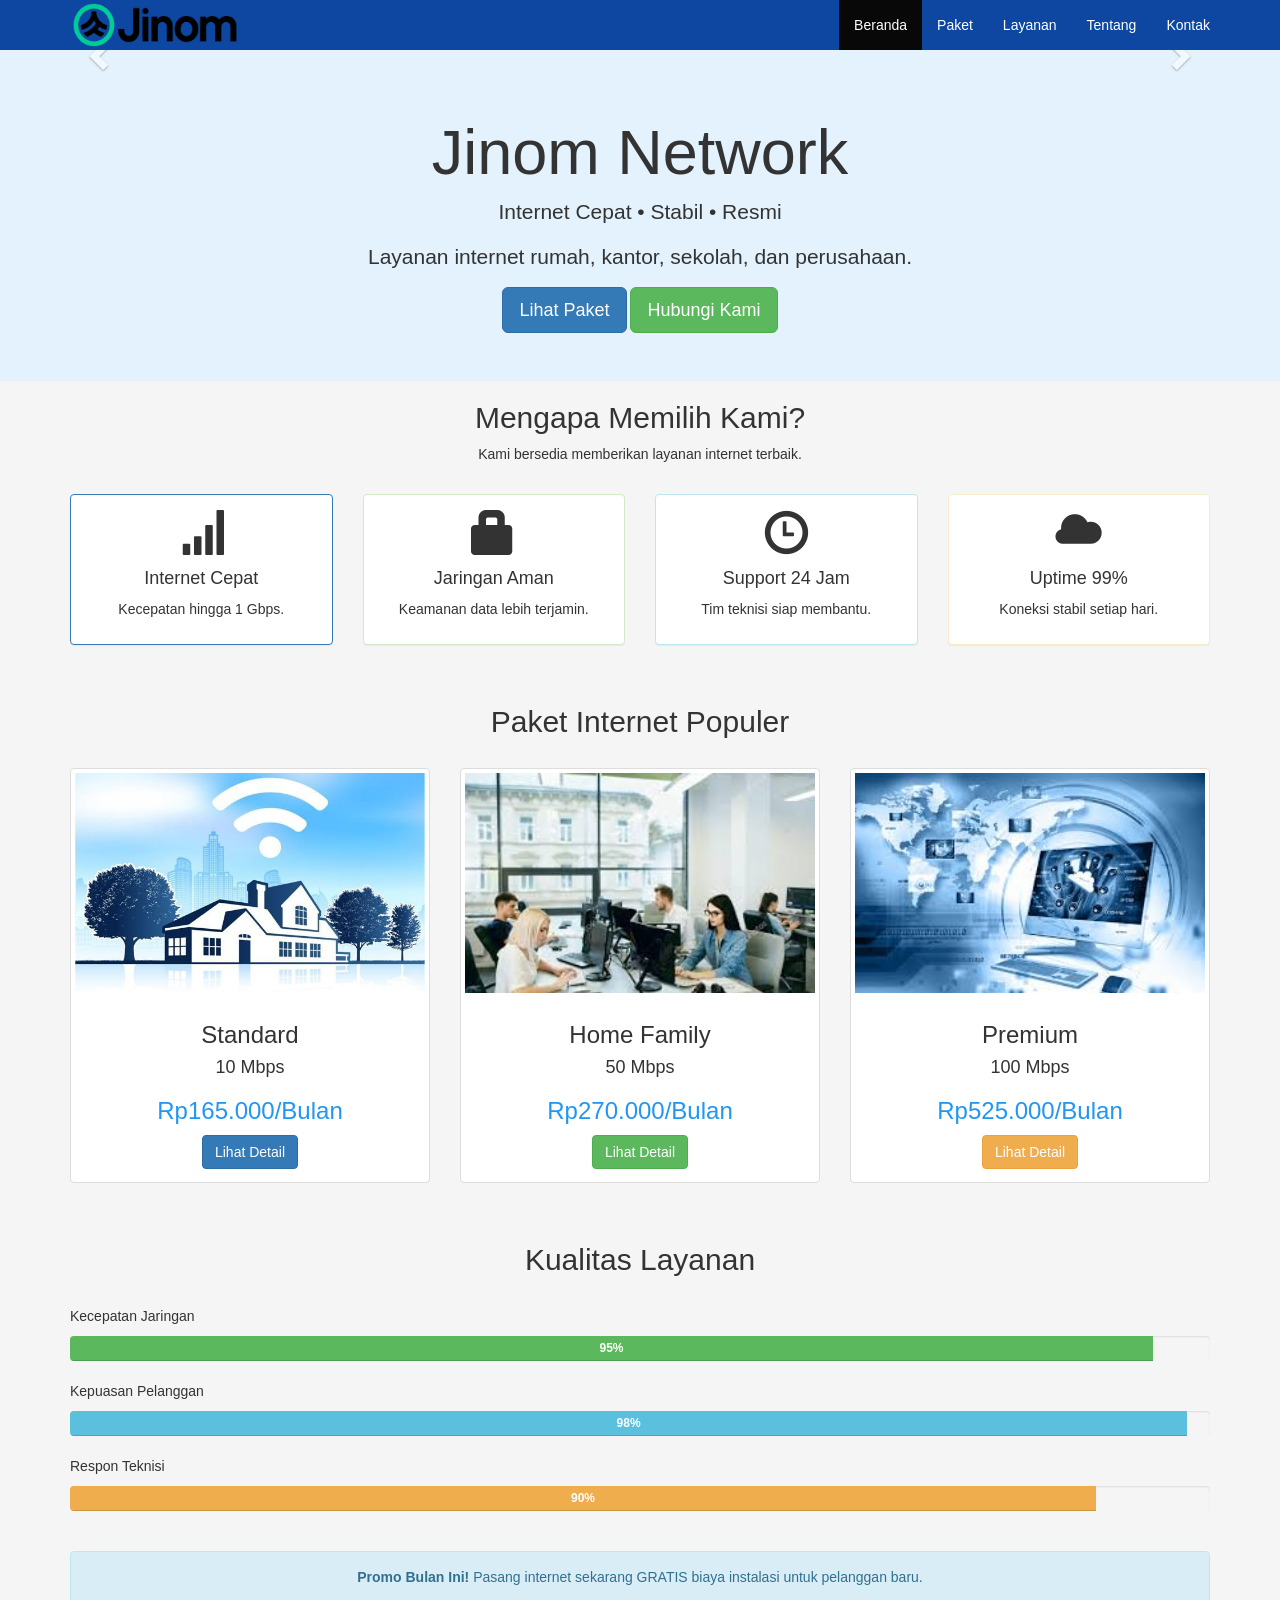
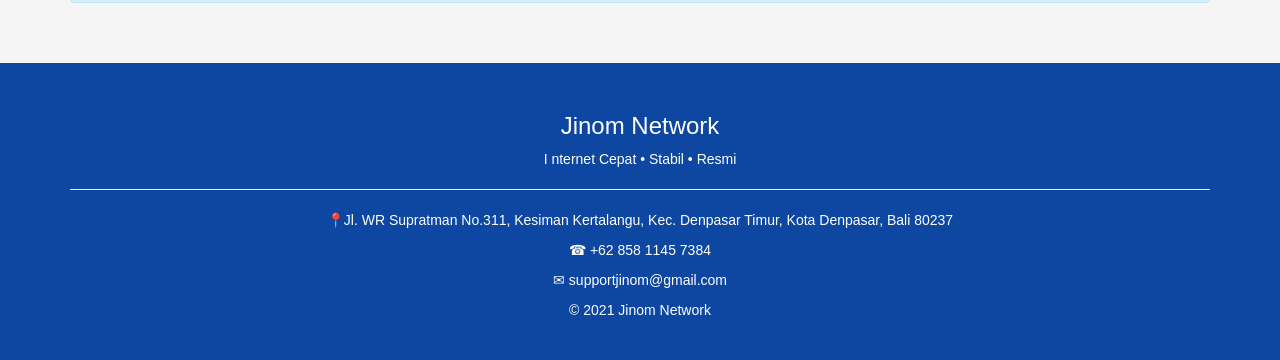
==== index.html @ 7301c854 "Rehan.webjinom rehan" ====
<!doctype html>
<html lang="id">
  <head>
    <meta charset="UTF-8" />

    <meta name="viewport" content="width=device-width, initial-scale=1" />

    <title>Jinom</title>

    <link rel="stylesheet" href="bootstrap/css/bootstrap.min.css" />

    <link rel="stylesheet" href="bootstrap/css/style.css" />

    <script src="bootstrap/js/jQuery.js"></script>
    <script src="bootstrap/js/bootstrap.min.js"></script>
  </head>

  <body>
    <!-- NAVBAR -->
    <nav class="navbar navbar-inverse navbar-fixed-top">
      <div class="container">
        <div class="navbar-header">
          <button
            type="button"
            class="navbar-toggle"
            data-toggle="collapse"
            data-target="#menu"
          >
            <span class="icon-bar"></span>
            <span class="icon-bar"></span>
            <span class="icon-bar"></span>
          </button>

          <img src="image/jinom.png" alt="Logo Perusahaan"width="170" height="50">
        </div>

        <div class="collapse navbar-collapse" id="menu">
          <ul class="nav navbar-nav navbar-right">
            <li class="active"><a href="index.html">Beranda</a></li>

            <li><a href="paket.html">Paket</a></li>

            <li><a href="layanan.html">Layanan</a></li>

            <li><a href="tentang.html">Tentang</a></li>

            <li><a href="kontak.html">Kontak</a></li>
          </ul>
        </div>
      </div>
    </nav>

    <!-- CAROUSEL -->

    <div id="slider" class="carousel slide" data-ride="carousel">
      <ol class="carousel-indicators">
        <li data-target="#slider" data-slide-to="0" class="active"></li>
        <li data-target="#slider" data-slide-to="1"></li>
        <li data-target="#slider" data-slide-to="2"></li>
      </ol>

      <div class="carousel-inner">
        <div class="item active">
          <img src="" width="100%" />

          <div class="carousel-caption">
            <h2>Internet Cepat Tanpa Batas</h2>

            <p>Solusi internet rumah dan bisnis.</p>
          </div>
        </div>

        <div class="item">
          <img src="" width="100%" />

          <div class="carousel-caption">
            <h2>Jaringan Stabil</h2>

            <p>Koneksi cepat setiap saat.</p>
          </div>
        </div>

        <div class="item">
          <img src="images/slider3.jpg" width="100%" />

          <div class="carousel-caption">
            <h2>Support 24 Jam</h2>

            <p>Teknisi siap membantu kapan saja.</p>
          </div>
        </div>
      </div>

      <a class="left carousel-control" href="#slider" data-slide="prev">
        <span class="glyphicon glyphicon-chevron-left"></span>
      </a>

      <a class="right carousel-control" href="#slider" data-slide="next">
        <span class="glyphicon glyphicon-chevron-right"></span>
      </a>
    </div>

    <!-- HERO -->

    <div class="jumbotron text-center hero">
      <div class="container">
        <h1>Jinom Network</h1>

        <p>Internet Cepat • Stabil • Resmi</p>

        <p>Layanan internet rumah, kantor, sekolah, dan perusahaan.</p>

        <a href="paket.html" class="btn btn-primary btn-lg"> Lihat Paket </a>

        <a href="kontak.html" class="btn btn-success btn-lg"> Hubungi Kami </a>
      </div>
    </div>

    <!-- KEUNGGULAN -->

    <div class="container">
      <div class="text-center">
        <h2>Mengapa Memilih Kami?</h2>

        <p>Kami bersedia memberikan layanan internet terbaik.</p>
      </div>

      <br />

      <div class="row">
        <div class="col-md-3">
          <div class="panel panel-primary">
            <div class="panel-body text-center">
              <span
                class="glyphicon glyphicon-signal"
                style="font-size: 45px"
              ></span>

              <h4>Internet Cepat</h4>

              <p>Kecepatan hingga 1 Gbps.</p>
            </div>
          </div>
        </div>

        <div class="col-md-3">
          <div class="panel panel-success">
            <div class="panel-body text-center">
              <span
                class="glyphicon glyphicon-lock"
                style="font-size: 45px"
              ></span>

              <h4>Jaringan Aman</h4>

              <p>Keamanan data lebih terjamin.</p>
            </div>
          </div>
        </div>

        <div class="col-md-3">
          <div class="panel panel-info">
            <div class="panel-body text-center">
              <span
                class="glyphicon glyphicon-time"
                style="font-size: 45px"
              ></span>

              <h4>Support 24 Jam</h4>

              <p>Tim teknisi siap membantu.</p>
            </div>
          </div>
        </div>

        <div class="col-md-3">
          <div class="panel panel-warning">
            <div class="panel-body text-center">
              <span
                class="glyphicon glyphicon-cloud"
                style="font-size: 45px"
              ></span>

              <h4>Uptime 99%</h4>

              <p>Koneksi stabil setiap hari.</p>
            </div>
          </div>
        </div>
      </div>
    </div>

    <br />

    <!-- PAKET -->

    <div class="container">
      <div class="text-center">
        <h2>Paket Internet Populer</h2>
      </div>

      <br />

      <div class="row">
        <div class="col-md-4">
          <div class="thumbnail">
            <img src="image/Cara-Mudah-Membuat-Jaringan-Wifi-Sendiri-di-Rumah.jpg" />

            <div class="caption text-center">
              <h3>Standard</h3>

              <h4>10 Mbps</h4>

              <h3 style="color: #2196f3">Rp165.000/Bulan</h3>

              <a href="paket.html" class="btn btn-primary"> Lihat Detail </a>
            </div>
          </div>
        </div>

        <div class="col-md-4">
          <div class="thumbnail">
            <img src="image/images (home bisnis).jpg" />

            <div class="caption text-center">
              <h3>Home Family</h3>

              <h4>50 Mbps</h4>

              <h3 style="color: #2196f3">Rp270.000/Bulan</h3>

              <a href="paket.html" class="btn btn-success"> Lihat Detail </a>
            </div>
          </div>
        </div>

        <div class="col-md-4">
          <div class="thumbnail">
            <img src="image/images dedicated.jpg" />

            <div class="caption text-center">
              <h3>Premium</h3>

              <h4>100 Mbps</h4>

              <h3 style="color: #2196f3">Rp525.000/Bulan</h3>

              <a href="paket.html" class="btn btn-warning"> Lihat Detail </a>
            </div>
          </div>
        </div>
      </div>
    </div>

    <br />

    <!-- PROGRESS -->

    <div class="container">
      <h2 class="text-center">Kualitas Layanan</h2>

      <br />

      <p>Kecepatan Jaringan</p>

      <div class="progress">
        <div class="progress-bar progress-bar-success" style="width: 95%">
          95%
        </div>
      </div>

      <p>Kepuasan Pelanggan</p>

      <div class="progress">
        <div class="progress-bar progress-bar-info" style="width: 98%">98%</div>
      </div>

      <p>Respon Teknisi</p>

      <div class="progress">
        <div class="progress-bar progress-bar-warning" style="width: 90%">
          90%
        </div>
      </div>
    </div>

    <br />

    <div class="container">
      <div class="alert alert-info text-center">
        <strong>Promo Bulan Ini!</strong>

        Pasang internet sekarang GRATIS biaya instalasi untuk pelanggan baru.
      </div>
    </div>

    <footer class="footer">
      <div class="container text-center">
        <h3>Jinom Network</h3>

        <p>I  nternet Cepat • Stabil • Resmi</p>

        <hr />

        <p>📍Jl. WR Supratman No.311, Kesiman Kertalangu, Kec. Denpasar Timur, Kota Denpasar, Bali 80237</p>

        <p>☎ +62 858 1145 7384</p>

        <p>✉ supportjinom@gmail.com</p>

        <p>© 2021 Jinom Network</p>
      </div>
    </footer>
  </body>
</html>
---- bootstrap/css/style.css ----
body{
padding-top:50px;
background:#f5f5f5;
}

.navbar{
background:#0D47A1;
border:none;
}

.navbar-brand,
.navbar-nav>li>a{
color:white !important;
}

.hero{
background:#E3F2FD;
margin-bottom:0;
}

.carousel img{
height:500px;
object-fit:cover;
}

.thumbnail img{
height:220px;
width:100%;
object-fit:cover;
}

.thumbnail{
transition:.3s;
}

.thumbnail:hover{
transform:translateY(-8px);
box-shadow:0 10px 20px rgba(0,0,0,.2);
}

.panel{
transition:.3s;
}

.panel:hover{
transform:translateY(-5px);
}

.footer{
background:#0D47A1;
color:white;
padding:30px;
margin-top:40px;
}

.panel{
transition:.3s;
}

.panel:hover{
transform:translateY(-8px);
box-shadow:0 10px 20px rgba(0,0,0,.2);
}

.thumbnail{
transition:.3s;
}

.thumbnail:hover{
transform:scale(1.02);
box-shadow:0 10px 20px rgba(0,0,0,.2);
}

.table th{
text-align:center;
}

.table td{
vertical-align:middle;
}

.btn-block{
margin-top:10px;
}

.panel{
transition:.3s;
}

.panel:hover{
transform:translateY(-8px);
box-shadow:0 10px 20px rgba(0,0,0,.2);
}

.thumbnail{
transition:.3s;
}

.thumbnail:hover{
transform:scale(1.03);
box-shadow:0 10px 20px rgba(0,0,0,.2);
}

.thumbnail img{
height:220px;
width:100%;
object-fit:cover;
}

.progress{
height:25px;
}

.progress-bar{
line-height:25px;
font-weight:bold;
}

.img-thumbnail{
transition:.3s;
}

.img-thumbnail:hover{
transform:scale(1.02);
box-shadow:0 10px 20px rgba(0,0,0,.2);
}

form .form-control{
border-radius:0px;
}

form button{
border-radius:0px;
}

.panel{
transition:.3s;
}

.panel:hover{
transform:translateY(-5px);
box-shadow:0 10px 15px rgba(0,0,0,.2);
}
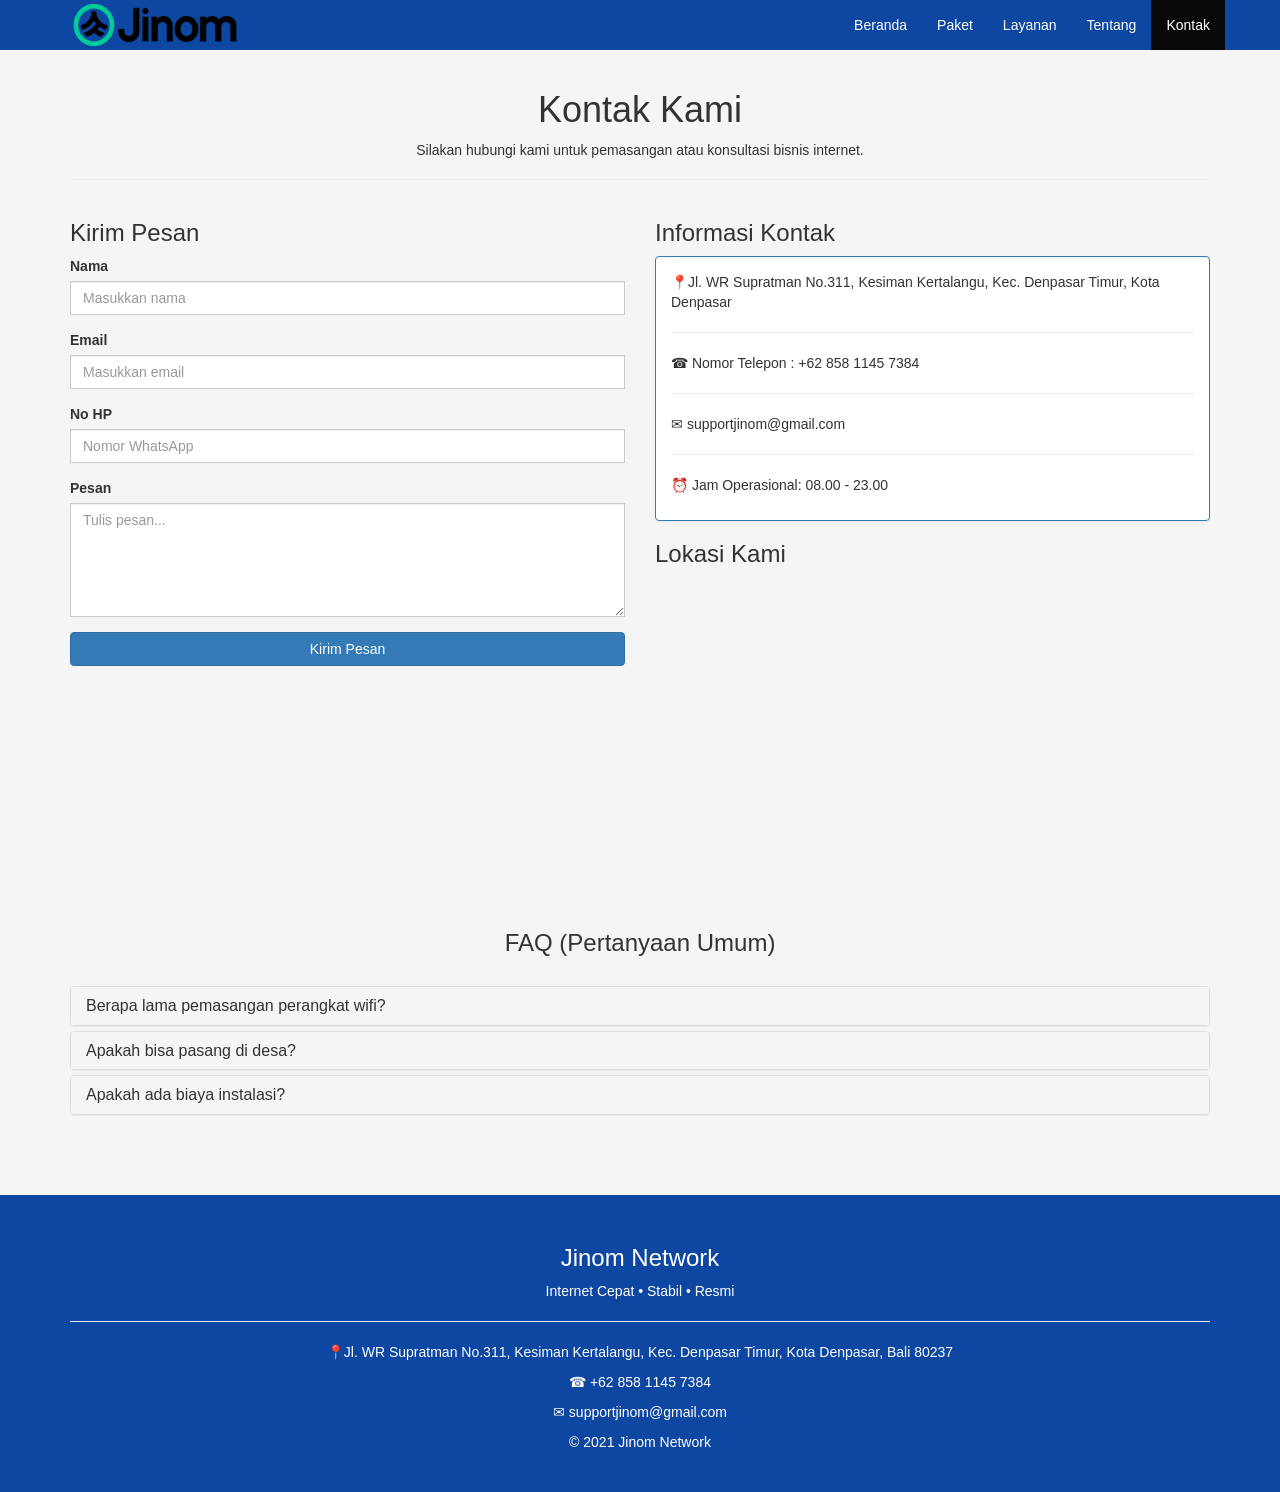
==== commit 4aec3625: "Update index.html" ====
--- a/index.html
+++ b/index.html
@@ -2,13 +2,11 @@
 <html lang="id">
   <head>
     <meta charset="UTF-8" />
-
     <meta name="viewport" content="width=device-width, initial-scale=1" />
 
-    <title>Jinom</title>
+    <title>Kontak Kami | Jinom Network</title>
 
     <link rel="stylesheet" href="bootstrap/css/bootstrap.min.css" />
-
     <link rel="stylesheet" href="bootstrap/css/style.css" />
 
     <script src="bootstrap/js/jQuery.js"></script>
@@ -31,159 +29,164 @@
             <span class="icon-bar"></span>
           </button>
 
-          <img src="image/jinom.png" alt="Logo Perusahaan"width="170" height="50">
+         <img src="image/jinom.png" alt="Logo Perusahaan"width="170" height="50"> 
         </div>
 
         <div class="collapse navbar-collapse" id="menu">
           <ul class="nav navbar-nav navbar-right">
-            <li class="active"><a href="index.html">Beranda</a></li>
-
+            <li><a href="index.html">Beranda</a></li>
             <li><a href="paket.html">Paket</a></li>
-
             <li><a href="layanan.html">Layanan</a></li>
-
             <li><a href="tentang.html">Tentang</a></li>
-
-            <li><a href="kontak.html">Kontak</a></li>
+            <li class="active"><a href="kontak.html">Kontak</a></li>
           </ul>
         </div>
       </div>
     </nav>
 
-    <!-- CAROUSEL -->
-
-    <div id="slider" class="carousel slide" data-ride="carousel">
-      <ol class="carousel-indicators">
-        <li data-target="#slider" data-slide-to="0" class="active"></li>
-        <li data-target="#slider" data-slide-to="1"></li>
-        <li data-target="#slider" data-slide-to="2"></li>
-      </ol>
-
-      <div class="carousel-inner">
-        <div class="item active">
-          <img src="" width="100%" />
-
-          <div class="carousel-caption">
-            <h2>Internet Cepat Tanpa Batas</h2>
-
-            <p>Solusi internet rumah dan bisnis.</p>
-          </div>
-        </div>
-
-        <div class="item">
-          <img src="" width="100%" />
-
-          <div class="carousel-caption">
-            <h2>Jaringan Stabil</h2>
-
-            <p>Koneksi cepat setiap saat.</p>
-          </div>
-        </div>
-
-        <div class="item">
-          <img src="images/slider3.jpg" width="100%" />
-
-          <div class="carousel-caption">
-            <h2>Support 24 Jam</h2>
-
-            <p>Teknisi siap membantu kapan saja.</p>
-          </div>
-        </div>
-      </div>
-
-      <a class="left carousel-control" href="#slider" data-slide="prev">
-        <span class="glyphicon glyphicon-chevron-left"></span>
-      </a>
-
-      <a class="right carousel-control" href="#slider" data-slide="next">
-        <span class="glyphicon glyphicon-chevron-right"></span>
-      </a>
+    <!-- HEADER -->
+    <div class="container">
+      <div class="page-header text-center">
+        <h1>Kontak Kami</h1>
+        <p>Silakan hubungi kami untuk pemasangan atau konsultasi bisnis internet.</p>
+      </div>
     </div>
 
-    <!-- HERO -->
-
-    <div class="jumbotron text-center hero">
-      <div class="container">
-        <h1>Jinom Network</h1>
-
-        <p>Internet Cepat • Stabil • Resmi</p>
-
-        <p>Layanan internet rumah, kantor, sekolah, dan perusahaan.</p>
-
-        <a href="paket.html" class="btn btn-primary btn-lg"> Lihat Paket </a>
-
-        <a href="kontak.html" class="btn btn-success btn-lg"> Hubungi Kami </a>
+    <!-- KONTAK SECTION -->
+    <div class="container">
+      <div class="row">
+        <!-- FORM -->
+        <div class="col-md-6">
+          <h3>Kirim Pesan</h3>
+
+          <form>
+            <div class="form-group">
+              <label>Nama</label>
+              <input
+                type="text"
+                class="form-control"
+                placeholder="Masukkan nama"
+              />
+            </div>
+
+            <div class="form-group">
+              <label>Email</label>
+              <input
+                type="email"
+                class="form-control"
+                placeholder="Masukkan email"
+              />
+            </div>
+
+            <div class="form-group">
+              <label>No HP</label>
+              <input
+                type="text"
+                class="form-control"
+                placeholder="Nomor WhatsApp"
+              />
+            </div>
+
+            <div class="form-group">
+              <label>Pesan</label>
+              <textarea
+                class="form-control"
+                rows="5"
+                placeholder="Tulis pesan..."
+              ></textarea>
+            </div>
+
+            <button type="submit" class="btn btn-primary btn-block">
+              Kirim Pesan
+            </button>
+          </form>
+        </div>
+
+        <!-- INFO -->
+        <div class="col-md-6">
+          <h3>Informasi Kontak</h3>
+
+          <div class="panel panel-primary">
+            <div class="panel-body">
+              <p>📍Jl. WR Supratman No.311, Kesiman Kertalangu, Kec. Denpasar Timur, Kota Denpasar</p>
+              <hr />
+
+              <p>☎ Nomor Telepon : +62 858 1145 7384</p>
+              <hr />
+
+              <p>✉ supportjinom@gmail.com</p>
+              <hr />
+
+              <p>⏰ Jam Operasional: 08.00 - 23.00</p>
+            </div>
+          </div>
+
+          <!-- MAP -->
+          <h3>Lokasi Kami</h3>
+
+          <div class="embed-responsive embed-responsive-16by9">
+            <iframe
+              class="embed-responsive-item"
+              src="https://www.google.com/maps?q=Jinom&output=embed"
+            ></iframe>
+          </div>
+        </div>
       </div>
     </div>
 
-    <!-- KEUNGGULAN -->
-
+    <br />
+
+    <!-- FAQ -->
     <div class="container">
-      <div class="text-center">
-        <h2>Mengapa Memilih Kami?</h2>
-
-        <p>Kami bersedia memberikan layanan internet terbaik.</p>
-      </div>
+      <h3 class="text-center">FAQ (Pertanyaan Umum)</h3>
 
       <br />
 
-      <div class="row">
-        <div class="col-md-3">
-          <div class="panel panel-primary">
-            <div class="panel-body text-center">
-              <span
-                class="glyphicon glyphicon-signal"
-                style="font-size: 45px"
-              ></span>
-
-              <h4>Internet Cepat</h4>
-
-              <p>Kecepatan hingga 1 Gbps.</p>
-            </div>
-          </div>
-        </div>
-
-        <div class="col-md-3">
-          <div class="panel panel-success">
-            <div class="panel-body text-center">
-              <span
-                class="glyphicon glyphicon-lock"
-                style="font-size: 45px"
-              ></span>
-
-              <h4>Jaringan Aman</h4>
-
-              <p>Keamanan data lebih terjamin.</p>
-            </div>
-          </div>
-        </div>
-
-        <div class="col-md-3">
-          <div class="panel panel-info">
-            <div class="panel-body text-center">
-              <span
-                class="glyphicon glyphicon-time"
-                style="font-size: 45px"
-              ></span>
-
-              <h4>Support 24 Jam</h4>
-
-              <p>Tim teknisi siap membantu.</p>
-            </div>
-          </div>
-        </div>
-
-        <div class="col-md-3">
-          <div class="panel panel-warning">
-            <div class="panel-body text-center">
-              <span
-                class="glyphicon glyphicon-cloud"
-                style="font-size: 45px"
-              ></span>
-
-              <h4>Uptime 99%</h4>
-
-              <p>Koneksi stabil setiap hari.</p>
+      <div class="panel-group" id="faq">
+        <div class="panel panel-default">
+          <div class="panel-heading">
+            <h4 class="panel-title">
+              <a data-toggle="collapse" href="#q1">
+                Berapa lama pemasangan perangkat wifi?
+              </a>
+            </h4>
+          </div>
+
+          <div id="q1" class="panel-collapse collapse">
+            <div class="panel-body">
+              Pemasangan biasanya akan dilakukan 1-3 hari setelah pendaftaran.
+            </div>
+          </div>
+        </div>
+
+        <div class="panel panel-default">
+          <div class="panel-heading">
+            <h4 class="panel-title">
+              <a data-toggle="collapse" href="#q2">
+                Apakah bisa pasang di desa?
+              </a>
+            </h4>
+          </div>
+
+          <div id="q2" class="panel-collapse collapse">
+            <div class="panel-body">
+              Bisa, selama area sudah terjangkau jaringan kami.
+            </div>
+          </div>
+        </div>
+
+        <div class="panel panel-default">
+          <div class="panel-heading">
+            <h4 class="panel-title">
+              <a data-toggle="collapse" href="#q3">
+                Apakah ada biaya instalasi?
+              </a>
+            </h4>
+          </div>
+
+          <div id="q3" class="panel-collapse collapse">
+            <div class="panel-body">
+              Gratis di promo tertentu atau sesuai paket yang dipilih.
             </div>
           </div>
         </div>
@@ -192,113 +195,12 @@
 
     <br />
 
-    <!-- PAKET -->
-
-    <div class="container">
-      <div class="text-center">
-        <h2>Paket Internet Populer</h2>
-      </div>
-
-      <br />
-
-      <div class="row">
-        <div class="col-md-4">
-          <div class="thumbnail">
-            <img src="image/Cara-Mudah-Membuat-Jaringan-Wifi-Sendiri-di-Rumah.jpg" />
-
-            <div class="caption text-center">
-              <h3>Standard</h3>
-
-              <h4>10 Mbps</h4>
-
-              <h3 style="color: #2196f3">Rp165.000/Bulan</h3>
-
-              <a href="paket.html" class="btn btn-primary"> Lihat Detail </a>
-            </div>
-          </div>
-        </div>
-
-        <div class="col-md-4">
-          <div class="thumbnail">
-            <img src="image/images (home bisnis).jpg" />
-
-            <div class="caption text-center">
-              <h3>Home Family</h3>
-
-              <h4>50 Mbps</h4>
-
-              <h3 style="color: #2196f3">Rp270.000/Bulan</h3>
-
-              <a href="paket.html" class="btn btn-success"> Lihat Detail </a>
-            </div>
-          </div>
-        </div>
-
-        <div class="col-md-4">
-          <div class="thumbnail">
-            <img src="image/images dedicated.jpg" />
-
-            <div class="caption text-center">
-              <h3>Premium</h3>
-
-              <h4>100 Mbps</h4>
-
-              <h3 style="color: #2196f3">Rp525.000/Bulan</h3>
-
-              <a href="paket.html" class="btn btn-warning"> Lihat Detail </a>
-            </div>
-          </div>
-        </div>
-      </div>
-    </div>
-
-    <br />
-
-    <!-- PROGRESS -->
-
-    <div class="container">
-      <h2 class="text-center">Kualitas Layanan</h2>
-
-      <br />
-
-      <p>Kecepatan Jaringan</p>
-
-      <div class="progress">
-        <div class="progress-bar progress-bar-success" style="width: 95%">
-          95%
-        </div>
-      </div>
-
-      <p>Kepuasan Pelanggan</p>
-
-      <div class="progress">
-        <div class="progress-bar progress-bar-info" style="width: 98%">98%</div>
-      </div>
-
-      <p>Respon Teknisi</p>
-
-      <div class="progress">
-        <div class="progress-bar progress-bar-warning" style="width: 90%">
-          90%
-        </div>
-      </div>
-    </div>
-
-    <br />
-
-    <div class="container">
-      <div class="alert alert-info text-center">
-        <strong>Promo Bulan Ini!</strong>
-
-        Pasang internet sekarang GRATIS biaya instalasi untuk pelanggan baru.
-      </div>
-    </div>
-
+    <!-- FOOTER -->
     <footer class="footer">
       <div class="container text-center">
-        <h3>Jinom Network</h3>
-
-        <p>I  nternet Cepat • Stabil • Resmi</p>
+         <h3>Jinom Network</h3>
+
+        <p>Internet Cepat • Stabil • Resmi</p>
 
         <hr />
 
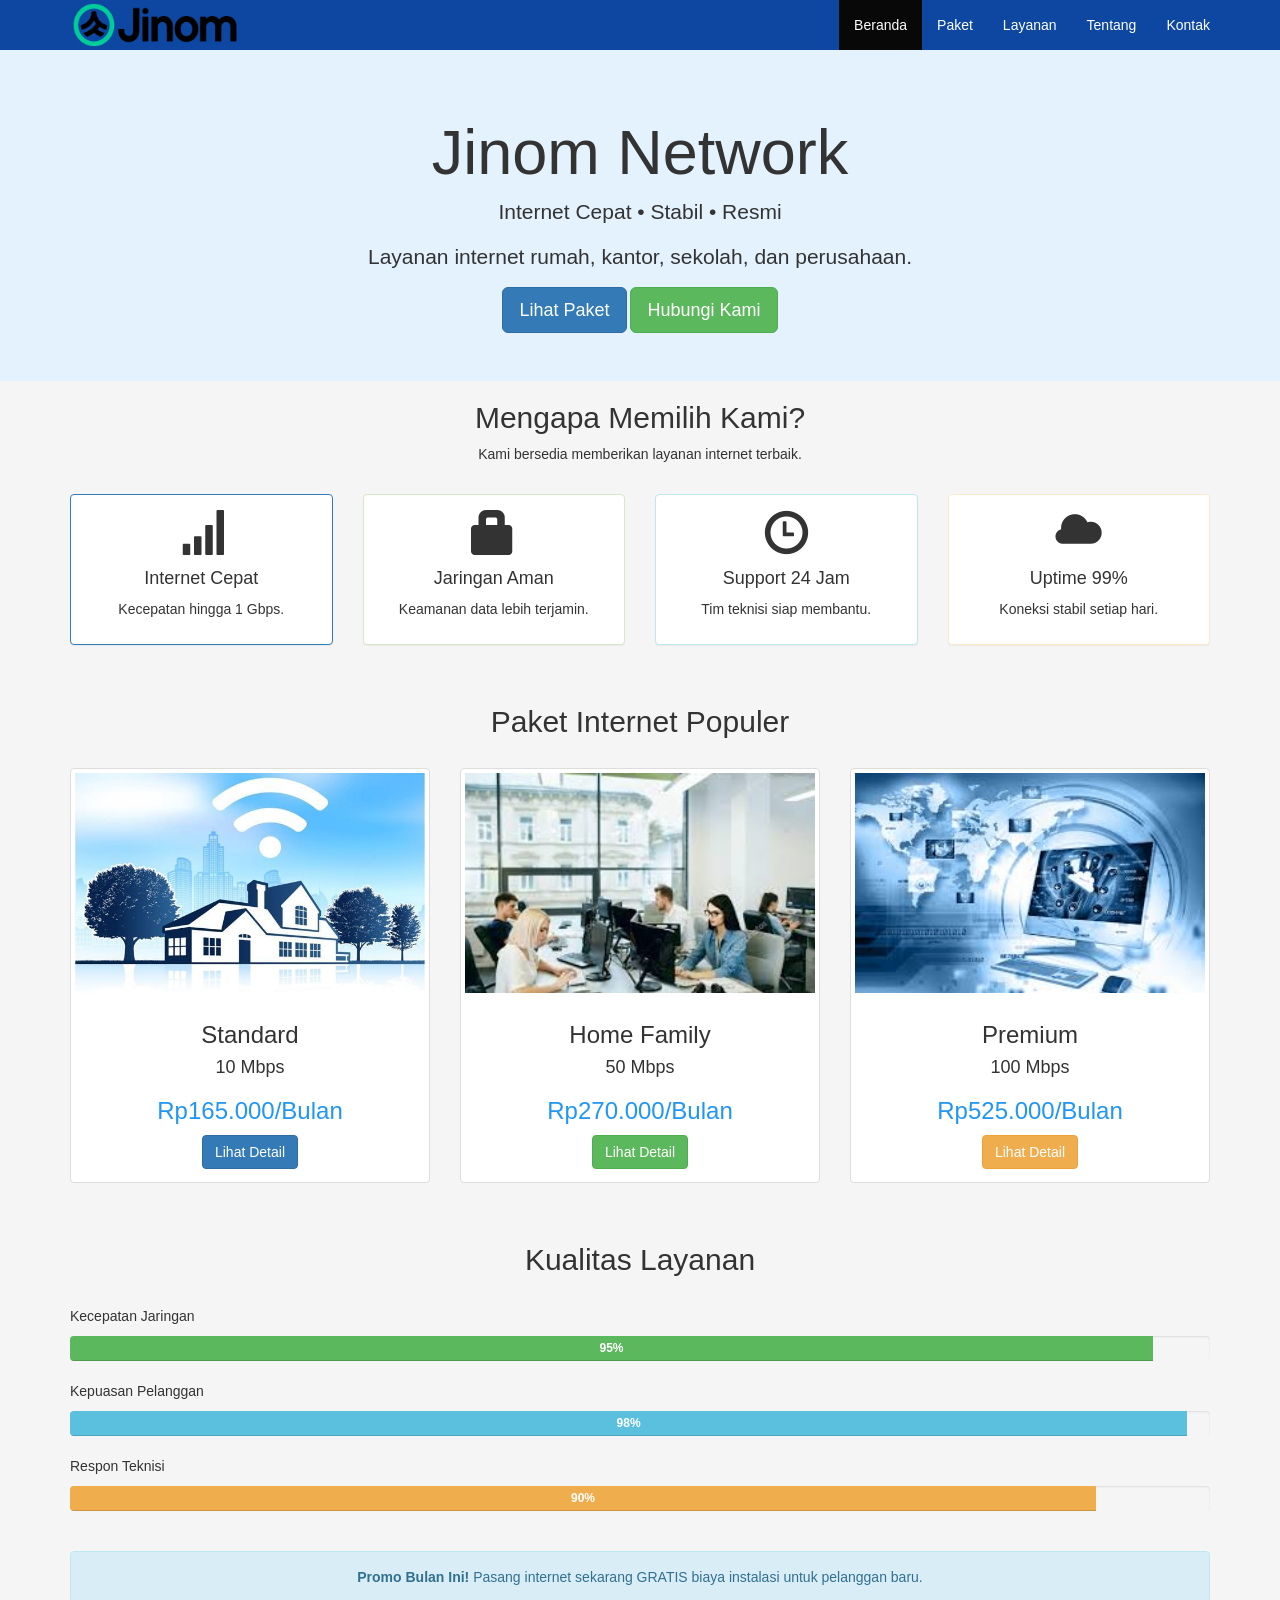
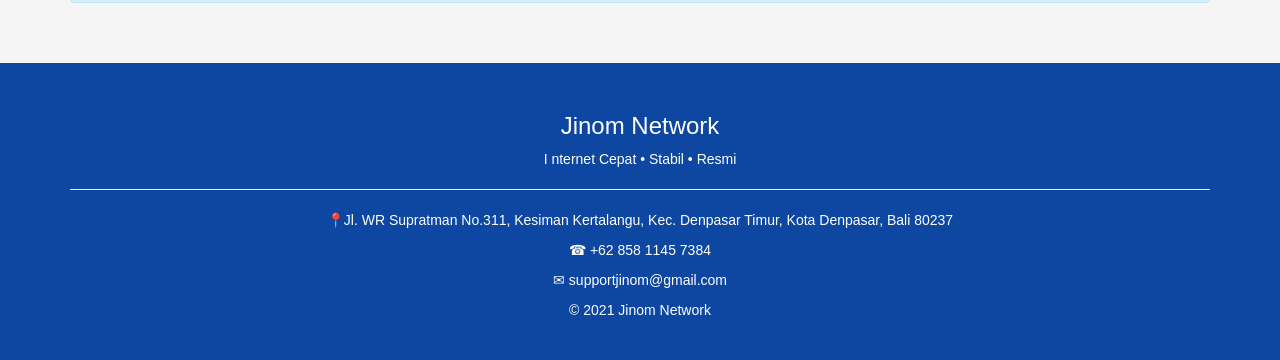
==== commit 3277d4cc: "Update title and improve layout in index.html" ====
--- a/index.html
+++ b/index.html
@@ -2,11 +2,13 @@
 <html lang="id">
   <head>
     <meta charset="UTF-8" />
+
     <meta name="viewport" content="width=device-width, initial-scale=1" />
 
-    <title>Kontak Kami | Jinom Network</title>
+    <title>Jinom</title>
 
     <link rel="stylesheet" href="bootstrap/css/bootstrap.min.css" />
+
     <link rel="stylesheet" href="bootstrap/css/style.css" />
 
     <script src="bootstrap/js/jQuery.js"></script>
@@ -29,106 +31,214 @@
             <span class="icon-bar"></span>
           </button>
 
-         <img src="image/jinom.png" alt="Logo Perusahaan"width="170" height="50"> 
+          <img src="image/jinom.png" alt="Logo Perusahaan"width="170" height="50">
         </div>
 
         <div class="collapse navbar-collapse" id="menu">
           <ul class="nav navbar-nav navbar-right">
-            <li><a href="index.html">Beranda</a></li>
+            <li class="active"><a href="index.html">Beranda</a></li>
+
             <li><a href="paket.html">Paket</a></li>
+
             <li><a href="layanan.html">Layanan</a></li>
+
             <li><a href="tentang.html">Tentang</a></li>
-            <li class="active"><a href="kontak.html">Kontak</a></li>
+
+            <li><a href="kontak.html">Kontak</a></li>
           </ul>
         </div>
       </div>
     </nav>
 
-    <!-- HEADER -->
+    <!-- CAROUSEL -->
+
+    <div id="slider" class="carousel slide" data-ride="carousel">
+      <ol class="carousel-indicators">
+        <li data-target="#slider" data-slide-to="0" class="active"></li>
+        <li data-target="#slider" data-slide-to="1"></li>
+        <li data-target="#slider" data-slide-to="2"></li>
+      </ol>
+
+      <div class="carousel-inner">
+        <div class="item active">
+          <img src="" width="100%" />
+
+          <div class="carousel-caption">
+            <h2>Internet Cepat Tanpa Batas</h2>
+
+            <p>Solusi internet rumah dan bisnis.</p>
+          </div>
+        </div>
+
+        <div class="item">
+          <img src="" width="100%" />
+
+          <div class="carousel-caption">
+            <h2>Jaringan Stabil</h2>
+
+            <p>Koneksi cepat setiap saat.</p>
+          </div>
+        </div>
+
+        <div class="item">
+          <img src="images/slider3.jpg" width="100%" />
+
+          <div class="carousel-caption">
+            <h2>Support 24 Jam</h2>
+
+            <p>Teknisi siap membantu kapan saja.</p>
+          </div>
+        </div>
+      </div>
+    </div>
+
+    <!-- HERO -->
+
+    <div class="jumbotron text-center hero">
+      <div class="container">
+        <h1>Jinom Network</h1>
+
+        <p>Internet Cepat • Stabil • Resmi</p>
+
+        <p>Layanan internet rumah, kantor, sekolah, dan perusahaan.</p>
+
+        <a href="paket.html" class="btn btn-primary btn-lg"> Lihat Paket </a>
+
+        <a href="kontak.html" class="btn btn-success btn-lg"> Hubungi Kami </a>
+      </div>
+    </div>
+
+    <!-- KEUNGGULAN -->
+
     <div class="container">
-      <div class="page-header text-center">
-        <h1>Kontak Kami</h1>
-        <p>Silakan hubungi kami untuk pemasangan atau konsultasi bisnis internet.</p>
-      </div>
-    </div>
-
-    <!-- KONTAK SECTION -->
+      <div class="text-center">
+        <h2>Mengapa Memilih Kami?</h2>
+
+        <p>Kami bersedia memberikan layanan internet terbaik.</p>
+      </div>
+
+      <br />
+
+      <div class="row">
+        <div class="col-md-3">
+          <div class="panel panel-primary">
+            <div class="panel-body text-center">
+              <span
+                class="glyphicon glyphicon-signal"
+                style="font-size: 45px"
+              ></span>
+
+              <h4>Internet Cepat</h4>
+
+              <p>Kecepatan hingga 1 Gbps.</p>
+            </div>
+          </div>
+        </div>
+
+        <div class="col-md-3">
+          <div class="panel panel-success">
+            <div class="panel-body text-center">
+              <span
+                class="glyphicon glyphicon-lock"
+                style="font-size: 45px"
+              ></span>
+
+              <h4>Jaringan Aman</h4>
+
+              <p>Keamanan data lebih terjamin.</p>
+            </div>
+          </div>
+        </div>
+
+        <div class="col-md-3">
+          <div class="panel panel-info">
+            <div class="panel-body text-center">
+              <span
+                class="glyphicon glyphicon-time"
+                style="font-size: 45px"
+              ></span>
+
+              <h4>Support 24 Jam</h4>
+
+              <p>Tim teknisi siap membantu.</p>
+            </div>
+          </div>
+        </div>
+
+        <div class="col-md-3">
+          <div class="panel panel-warning">
+            <div class="panel-body text-center">
+              <span
+                class="glyphicon glyphicon-cloud"
+                style="font-size: 45px"
+              ></span>
+
+              <h4>Uptime 99%</h4>
+
+              <p>Koneksi stabil setiap hari.</p>
+            </div>
+          </div>
+        </div>
+      </div>
+    </div>
+
+    <br />
+
+    <!-- PAKET -->
+
     <div class="container">
+      <div class="text-center">
+        <h2>Paket Internet Populer</h2>
+      </div>
+
+      <br />
+
       <div class="row">
-        <!-- FORM -->
-        <div class="col-md-6">
-          <h3>Kirim Pesan</h3>
-
-          <form>
-            <div class="form-group">
-              <label>Nama</label>
-              <input
-                type="text"
-                class="form-control"
-                placeholder="Masukkan nama"
-              />
-            </div>
-
-            <div class="form-group">
-              <label>Email</label>
-              <input
-                type="email"
-                class="form-control"
-                placeholder="Masukkan email"
-              />
-            </div>
-
-            <div class="form-group">
-              <label>No HP</label>
-              <input
-                type="text"
-                class="form-control"
-                placeholder="Nomor WhatsApp"
-              />
-            </div>
-
-            <div class="form-group">
-              <label>Pesan</label>
-              <textarea
-                class="form-control"
-                rows="5"
-                placeholder="Tulis pesan..."
-              ></textarea>
-            </div>
-
-            <button type="submit" class="btn btn-primary btn-block">
-              Kirim Pesan
-            </button>
-          </form>
-        </div>
-
-        <!-- INFO -->
-        <div class="col-md-6">
-          <h3>Informasi Kontak</h3>
-
-          <div class="panel panel-primary">
-            <div class="panel-body">
-              <p>📍Jl. WR Supratman No.311, Kesiman Kertalangu, Kec. Denpasar Timur, Kota Denpasar</p>
-              <hr />
-
-              <p>☎ Nomor Telepon : +62 858 1145 7384</p>
-              <hr />
-
-              <p>✉ supportjinom@gmail.com</p>
-              <hr />
-
-              <p>⏰ Jam Operasional: 08.00 - 23.00</p>
-            </div>
-          </div>
-
-          <!-- MAP -->
-          <h3>Lokasi Kami</h3>
-
-          <div class="embed-responsive embed-responsive-16by9">
-            <iframe
-              class="embed-responsive-item"
-              src="https://www.google.com/maps?q=Jinom&output=embed"
-            ></iframe>
+        <div class="col-md-4">
+          <div class="thumbnail">
+            <img src="image/Cara-Mudah-Membuat-Jaringan-Wifi-Sendiri-di-Rumah.jpg" />
+
+            <div class="caption text-center">
+              <h3>Standard</h3>
+
+              <h4>10 Mbps</h4>
+
+              <h3 style="color: #2196f3">Rp165.000/Bulan</h3>
+
+              <a href="paket.html" class="btn btn-primary"> Lihat Detail </a>
+            </div>
+          </div>
+        </div>
+
+        <div class="col-md-4">
+          <div class="thumbnail">
+            <img src="image/images (home bisnis).jpg" />
+
+            <div class="caption text-center">
+              <h3>Home Family</h3>
+
+              <h4>50 Mbps</h4>
+
+              <h3 style="color: #2196f3">Rp270.000/Bulan</h3>
+
+              <a href="paket.html" class="btn btn-success"> Lihat Detail </a>
+            </div>
+          </div>
+        </div>
+
+        <div class="col-md-4">
+          <div class="thumbnail">
+            <img src="image/images dedicated.jpg" />
+
+            <div class="caption text-center">
+              <h3>Premium</h3>
+
+              <h4>100 Mbps</h4>
+
+              <h3 style="color: #2196f3">Rp525.000/Bulan</h3>
+
+              <a href="paket.html" class="btn btn-warning"> Lihat Detail </a>
+            </div>
           </div>
         </div>
       </div>
@@ -136,71 +246,51 @@
 
     <br />
 
-    <!-- FAQ -->
+    <!-- PROGRESS -->
+
     <div class="container">
-      <h3 class="text-center">FAQ (Pertanyaan Umum)</h3>
+      <h2 class="text-center">Kualitas Layanan</h2>
 
       <br />
 
-      <div class="panel-group" id="faq">
-        <div class="panel panel-default">
-          <div class="panel-heading">
-            <h4 class="panel-title">
-              <a data-toggle="collapse" href="#q1">
-                Berapa lama pemasangan perangkat wifi?
-              </a>
-            </h4>
-          </div>
-
-          <div id="q1" class="panel-collapse collapse">
-            <div class="panel-body">
-              Pemasangan biasanya akan dilakukan 1-3 hari setelah pendaftaran.
-            </div>
-          </div>
-        </div>
-
-        <div class="panel panel-default">
-          <div class="panel-heading">
-            <h4 class="panel-title">
-              <a data-toggle="collapse" href="#q2">
-                Apakah bisa pasang di desa?
-              </a>
-            </h4>
-          </div>
-
-          <div id="q2" class="panel-collapse collapse">
-            <div class="panel-body">
-              Bisa, selama area sudah terjangkau jaringan kami.
-            </div>
-          </div>
-        </div>
-
-        <div class="panel panel-default">
-          <div class="panel-heading">
-            <h4 class="panel-title">
-              <a data-toggle="collapse" href="#q3">
-                Apakah ada biaya instalasi?
-              </a>
-            </h4>
-          </div>
-
-          <div id="q3" class="panel-collapse collapse">
-            <div class="panel-body">
-              Gratis di promo tertentu atau sesuai paket yang dipilih.
-            </div>
-          </div>
+      <p>Kecepatan Jaringan</p>
+
+      <div class="progress">
+        <div class="progress-bar progress-bar-success" style="width: 95%">
+          95%
+        </div>
+      </div>
+
+      <p>Kepuasan Pelanggan</p>
+
+      <div class="progress">
+        <div class="progress-bar progress-bar-info" style="width: 98%">98%</div>
+      </div>
+
+      <p>Respon Teknisi</p>
+
+      <div class="progress">
+        <div class="progress-bar progress-bar-warning" style="width: 90%">
+          90%
         </div>
       </div>
     </div>
 
     <br />
 
-    <!-- FOOTER -->
+    <div class="container">
+      <div class="alert alert-info text-center">
+        <strong>Promo Bulan Ini!</strong>
+
+        Pasang internet sekarang GRATIS biaya instalasi untuk pelanggan baru.
+      </div>
+    </div>
+
     <footer class="footer">
       <div class="container text-center">
-         <h3>Jinom Network</h3>
-
-        <p>Internet Cepat • Stabil • Resmi</p>
+        <h3>Jinom Network</h3>
+
+        <p>I  nternet Cepat • Stabil • Resmi</p>
 
         <hr />
 
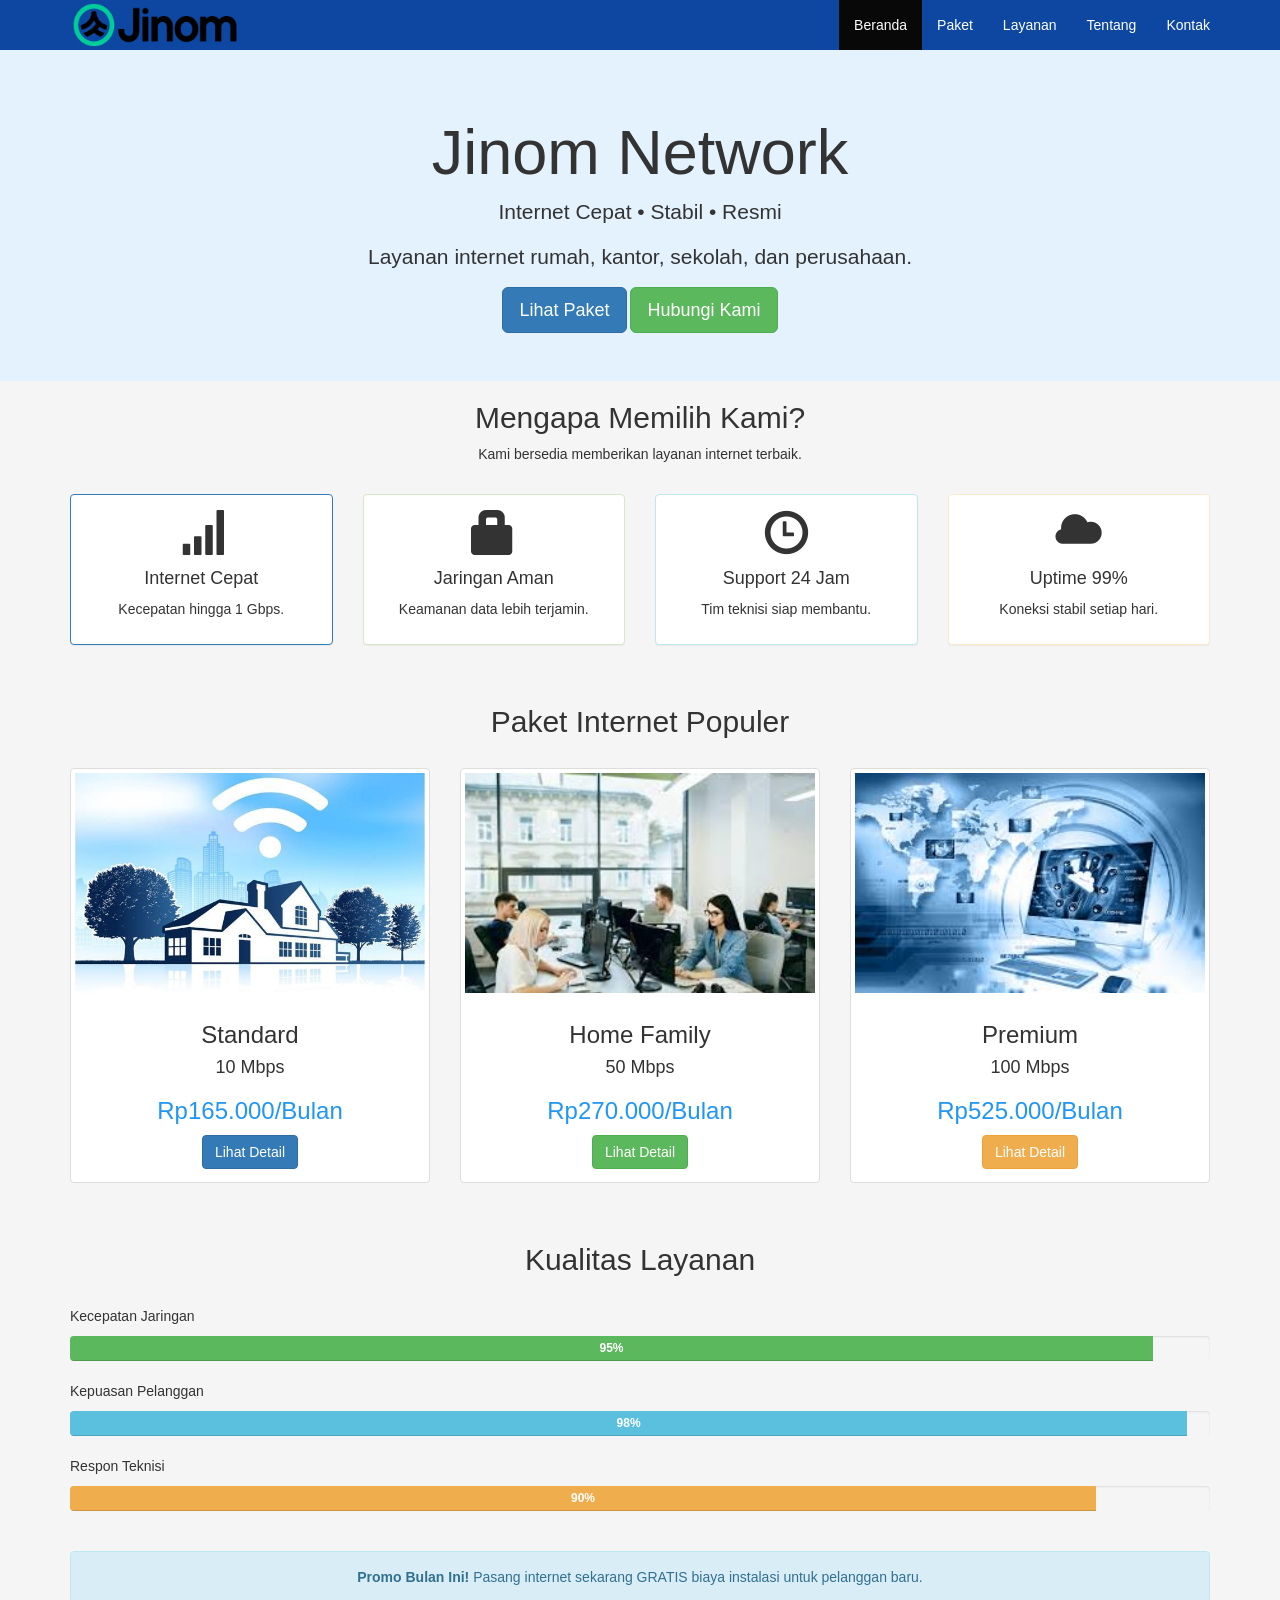
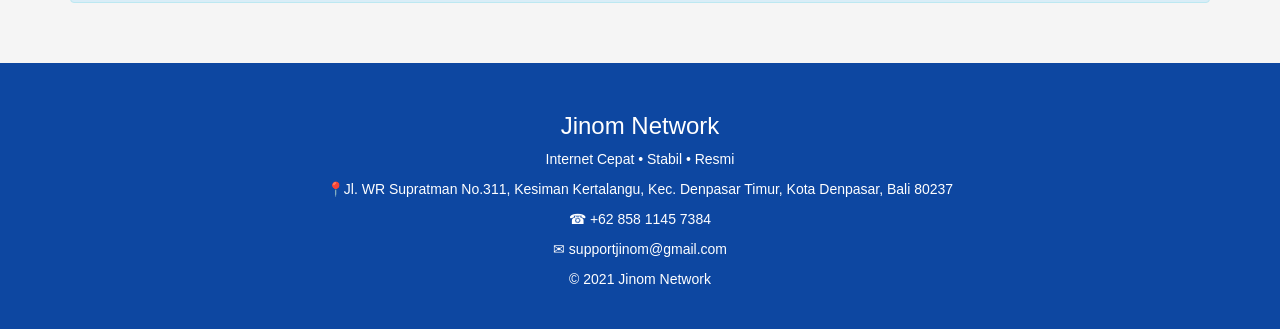
==== commit 41a75400: "Fix formatting of footer text in index.html" ====
--- a/index.html
+++ b/index.html
@@ -290,9 +290,7 @@
       <div class="container text-center">
         <h3>Jinom Network</h3>
 
-        <p>I  nternet Cepat • Stabil • Resmi</p>
-
-        <hr />
+        <p>Internet Cepat • Stabil • Resmi</p>
 
         <p>📍Jl. WR Supratman No.311, Kesiman Kertalangu, Kec. Denpasar Timur, Kota Denpasar, Bali 80237</p>
 
